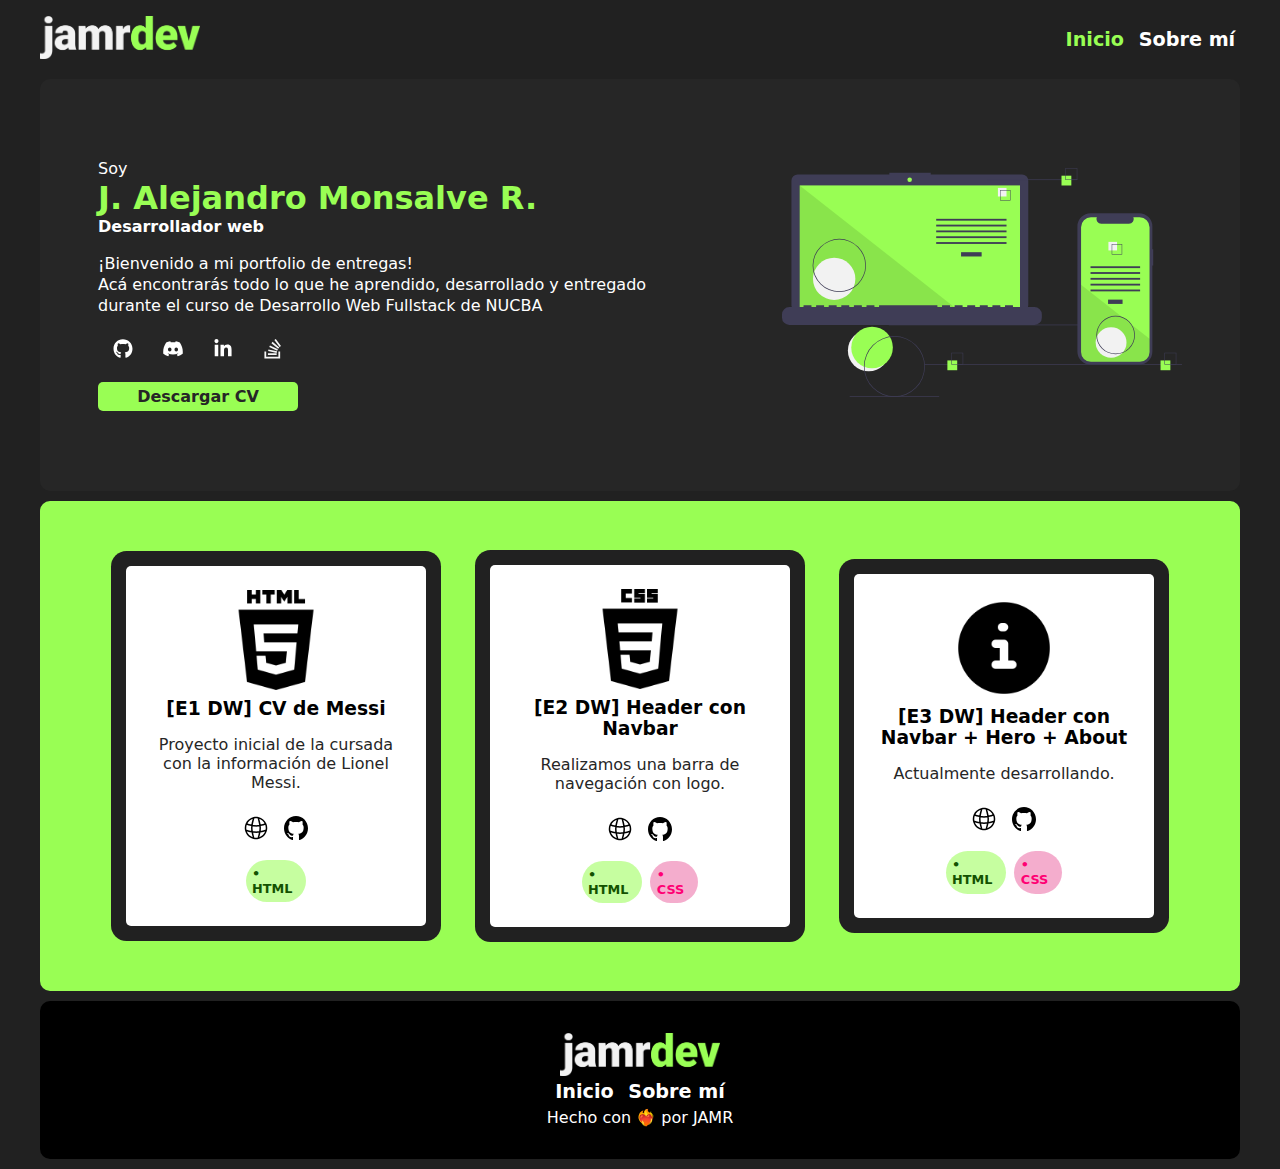
==== index.html @ c99b6d96 "initial" ====
<!DOCTYPE html>
<html lang="en">
  <head>
    <meta charset="UTF-8" />
    <meta name="viewport" content="width=device-width, initial-scale=1.0" />
    <link rel="stylesheet" href="style.css" />
    <link rel="shortcut icon" href="/assets/img/faviconLogo.png" type="image/x-icon">
    <title>JAMR [E3 DW]</title>
  </head>
  <body>
    <header class="container">
      <a href="index.html">
        <img src="/assets/img/LOGO-jamrdev_white.png" alt="" class="logo" />
      </a>
      <nav class="navbar">
        <a href="/index.html" class="linkMenu linkMenu_Active">Inicio</a>
        <a href="/404.html" class="linkMenu">Sobre mí</a>
      </nav>
    </header>
    <main>
      <div class="hero container">
        <div class="heroText">
          <p>Soy</p>
          <h1 class="heroName">J. Alejandro Monsalve R.</h1>
          <p class="webDeveloper">Desarrollador web</p>
          <p>¡Bienvenido a mi portfolio de entregas!</p>
          <p>
            Acá encontrarás todo lo que he aprendido, desarrollado y entregado
            durante el curso de Desarrollo Web Fullstack de NUCBA
          </p>
          <div class="icons">
            <div class="card">
              <a href="https://github.com/JAMRdev" class="github">
                <svg
                  viewBox="0 0 496 512"
                  height="1em"
                  fill="#fff"
                  xmlns="http://www.w3.org/2000/svg"
                >
                  <path
                    d="M165.9 397.4c0 2-2.3 3.6-5.2 3.6-3.3.3-5.6-1.3-5.6-3.6 0-2 2.3-3.6 5.2-3.6 3-.3 5.6 1.3 5.6 3.6zm-31.1-4.5c-.7 2 1.3 4.3 4.3 4.9 2.6 1 5.6 0 6.2-2s-1.3-4.3-4.3-5.2c-2.6-.7-5.5.3-6.2 2.3zm44.2-1.7c-2.9.7-4.9 2.6-4.6 4.9.3 2 2.9 3.3 5.9 2.6 2.9-.7 4.9-2.6 4.6-4.6-.3-1.9-3-3.2-5.9-2.9zM244.8 8C106.1 8 0 113.3 0 252c0 110.9 69.8 205.8 169.5 239.2 12.8 2.3 17.3-5.6 17.3-12.1 0-6.2-.3-40.4-.3-61.4 0 0-70 15-84.7-29.8 0 0-11.4-29.1-27.8-36.6 0 0-22.9-15.7 1.6-15.4 0 0 24.9 2 38.6 25.8 21.9 38.6 58.6 27.5 72.9 20.9 2.3-16 8.8-27.1 16-33.7-55.9-6.2-112.3-14.3-112.3-110.5 0-27.5 7.6-41.3 23.6-58.9-2.6-6.5-11.1-33.3 2.6-67.9 20.9-6.5 69 27 69 27 20-5.6 41.5-8.5 62.8-8.5s42.8 2.9 62.8 8.5c0 0 48.1-33.6 69-27 13.7 34.7 5.2 61.4 2.6 67.9 16 17.7 25.8 31.5 25.8 58.9 0 96.5-58.9 104.2-114.8 110.5 9.2 7.9 17 22.9 17 46.4 0 33.7-.3 75.4-.3 83.6 0 6.5 4.6 14.4 17.3 12.1C428.2 457.8 496 362.9 496 252 496 113.3 383.5 8 244.8 8zM97.2 352.9c-1.3 1-1 3.3.7 5.2 1.6 1.6 3.9 2.3 5.2 1 1.3-1 1-3.3-.7-5.2-1.6-1.6-3.9-2.3-5.2-1zm-10.8-8.1c-.7 1.3.3 2.9 2.3 3.9 1.6 1 3.6.7 4.3-.7.7-1.3-.3-2.9-2.3-3.9-2-.6-3.6-.3-4.3.7zm32.4 35.6c-1.6 1.3-1 4.3 1.3 6.2 2.3 2.3 5.2 2.6 6.5 1 1.3-1.3.7-4.3-1.3-6.2-2.2-2.3-5.2-2.6-6.5-1zm-11.4-14.7c-1.6 1-1.6 3.6 0 5.9 1.6 2.3 4.3 3.3 5.6 2.3 1.6-1.3 1.6-3.9 0-6.2-1.4-2.3-4-3.3-5.6-2z"
                  ></path>
                </svg>
              </a>
              <a
                href="https://discord.gg/user/JAMR#6832"
                class="discord"
                target="_blank"
              >
                <svg
                  style="color: white"
                  xmlns="http://www.w3.org/2000/svg"
                  width="16"
                  height="16"
                  fill="currentColor"
                  class="bi bi-discord"
                  viewBox="0 0 16 16"
                >
                  <path
                    d="M13.545 2.907a13.227 13.227 0 0 0-3.257-1.011.05.05 0 0 0-.052.025c-.141.25-.297.577-.406.833a12.19 12.19 0 0 0-3.658 0 8.258 8.258 0 0 0-.412-.833.051.051 0 0 0-.052-.025c-1.125.194-2.22.534-3.257 1.011a.041.041 0 0 0-.021.018C.356 6.024-.213 9.047.066 12.032c.001.014.01.028.021.037a13.276 13.276 0 0 0 3.995 2.02.05.05 0 0 0 .056-.019c.308-.42.582-.863.818-1.329a.05.05 0 0 0-.01-.059.051.051 0 0 0-.018-.011 8.875 8.875 0 0 1-1.248-.595.05.05 0 0 1-.02-.066.051.051 0 0 1 .015-.019c.084-.063.168-.129.248-.195a.05.05 0 0 1 .051-.007c2.619 1.196 5.454 1.196 8.041 0a.052.052 0 0 1 .053.007c.08.066.164.132.248.195a.051.051 0 0 1-.004.085 8.254 8.254 0 0 1-1.249.594.05.05 0 0 0-.03.03.052.052 0 0 0 .003.041c.24.465.515.909.817 1.329a.05.05 0 0 0 .056.019 13.235 13.235 0 0 0 4.001-2.02.049.049 0 0 0 .021-.037c.334-3.451-.559-6.449-2.366-9.106a.034.034 0 0 0-.02-.019Zm-8.198 7.307c-.789 0-1.438-.724-1.438-1.612 0-.889.637-1.613 1.438-1.613.807 0 1.45.73 1.438 1.613 0 .888-.637 1.612-1.438 1.612Zm5.316 0c-.788 0-1.438-.724-1.438-1.612 0-.889.637-1.613 1.438-1.613.807 0 1.451.73 1.438 1.613 0 .888-.631 1.612-1.438 1.612Z"
                    fill="white"
                  ></path>
                </svg>
              </a>
              <a
                href="https://www.linkedin.com/in/jalejandromonsalve/"
                class="linkedin"
              >
                <svg
                  fill="#fff"
                  viewBox="0 0 448 512"
                  height="1em"
                  xmlns="http://www.w3.org/2000/svg"
                >
                  <path
                    d="M100.28 448H7.4V148.9h92.88zM53.79 108.1C24.09 108.1 0 83.5 0 53.8a53.79 53.79 0 0 1 107.58 0c0 29.7-24.1 54.3-53.79 54.3zM447.9 448h-92.68V302.4c0-34.7-.7-79.2-48.29-79.2-48.29 0-55.69 37.7-55.69 76.7V448h-92.78V148.9h89.08v40.8h1.3c12.4-23.5 42.69-48.3 87.88-48.3 94 0 111.28 61.9 111.28 142.3V448z"
                  ></path>
                </svg>
              </a>
              <a
                href="https://es.stackoverflow.com/users/362758/j-alejandro-monsalve"
                class="stackoverflow"
              >
                <svg
                  viewBox="0 0 16 16"
                  class="bi bi-stack-overflow"
                  fill="currentColor"
                  height="16"
                  width="16"
                  xmlns="http://www.w3.org/2000/svg"
                >
                  <path
                    d="M12.412 14.572V10.29h1.428V16H1v-5.71h1.428v4.282h9.984z"
                  ></path>
                  <path
                    d="M3.857 13.145h7.137v-1.428H3.857v1.428zM10.254 0 9.108.852l4.26 5.727 1.146-.852L10.254 0zm-3.54 3.377 5.484 4.567.913-1.097L7.627 2.28l-.914 1.097zM4.922 6.55l6.47 3.013.603-1.294-6.47-3.013-.603 1.294zm-.925 3.344 6.985 1.469.294-1.398-6.985-1.468-.294 1.397z"
                  ></path>
                </svg>
              </a>
            </div>
            <a href="/404.html" class="btn-CV">Descargar CV</a>
          </div>
        </div>
        <div class="heroImage">
          <img src="/assets/img/pwa.svg" alt="" />
        </div>
      </div>
      <section class="bordeEntregas container">
        <div class="containerEntregas">
          <div class="cardEntrega cardShadow">
            <img src="/assets/img/html5.png" alt="" />
            <div class="cardName">
              <h3>[E1 DW] CV de Messi</h3>
              <p>
                Proyecto inicial de la cursada con la información de Lionel
                Messi.
              </p>
            </div>
            <div class="iconCard">
              <div class="icons_Card"></div>
              <a href="https://nucba-e1-jamr.vercel.app/" target="_blank">
                <img src="/assets/img/enlace.svg" alt="" />
              </a>
              <a
                href="https://github.com/JAMRdev/NUCBAEntregaE1DW"
                target="_blank"
              >
                <img src="/assets/img/github.svg" alt="" />
              </a>
            </div>
            <div class="technologies">
              <p class="html">• HTML</p>
            </div>
          </div>
          <div class="cardEntrega cardShadow">
            <img src="/assets/img/css3.png" alt="" />
            <div class="cardName">
              <h3>[E2 DW] Header con Navbar</h3>
              <p>Realizamos una barra de navegación con logo.</p>
            </div>
            <div class="iconCard">
              <div class="icons_Card"></div>
              <a href="https://nucba-e2-jamr.vercel.app/" target="_blank">
                <img src="/assets/img/enlace.svg" alt="" />
              </a>
              <a
                href="https://github.com/JAMRdev/NUCBAEntregaE2DW"
                target="_blank"
              >
                <img src="/assets/img/github.svg" alt="" />
              </a>
            </div>
            <div class="technologies">
              <p class="html">• HTML</p>
              <p class="css">• CSS</p>
            </div>
          </div>
          <div class="cardEntrega cardShadow">
            <img src="/assets/img/info.png" alt="" />
            <div class="cardName">
              <h3>[E3 DW] Header con Navbar + Hero + About</h3>
              <p>Actualmente desarrollando.</p>
            </div>
            <div class="iconCard">
              <div class="icons_Card"></div>
              <a href="#" target="_blank">
                <img src="/assets/img/enlace.svg" alt="" />
              </a>
              <a href="#" target="_blank">
                <img src="/assets/img/github.svg" alt="" />
              </a>
            </div>
            <div class="technologies">
              <p class="html">• HTML</p>
              <p class="css">• CSS</p>
            </div>
          </div>
        </div>
      </section>
    </main>
    <footer class="footerNav container">
        <a href="index.html">
            <img src="/assets/img/LOGO-jamrdev_white.png" alt="" class="logo" />
          </a>
          <nav class="navbar">
            <a href="/index.html" class="linkFooter">Inicio</a>
            <a href="/404.html" class="linkFooter">Sobre mí</a>
          </nav>
          <p>Hecho con ❤️‍🔥 por JAMR</p>
    </footer>
  </body>
</html>
---- style.css ----
/* FORMAT */
:root {
  --greyPrincipal: #262626;
  --greySecundary: rgb(77, 77, 77);
  --backgroundColor: #212121;
  --principalColor: #99fe54;
  --alternativeGreen: #135200;
  --principalColorVariation1: #6e6e6e;
  --principalColorVariation2: #a0a0a0;
  --secundaryColor: rgb(255, 0, 115);
  --white: #fff;
  --black: #000;

  --principalFont: system-ui, -apple-system, BlinkMacSystemFont, "Segoe UI",
    Roboto, Oxygen, Ubuntu, Cantarell, "Open Sans", "Helvetica Neue", sans-serif;
}

* {
  margin: 0;
  padding: 0;
  font-family: var(--principalFont);
  box-sizing: border-box;
}

.container {
  max-width: 1200px;
  margin: 0 auto;
}

/* BODY SECTION */
body {
  background-color: var(--backgroundColor);
  color: var(--white);
}

/* HEADER SECTION */
header {
  display: flex;
  align-items: center;
  justify-content: space-between;
  padding: 1rem 0rem 1rem 0rem;
}

.logo {
  width: 10rem;
}

.logo:hover {
  transform: scale(1.01);
  transition: 0.3s ease-in;
}

.navbar {
  justify-content: flex-end;
  gap: 1rem;
}

.linkMenu {
  font-size: 1.2rem;
  font-weight: 700;
  color: var(--white);
  text-decoration: none;
  padding: 0.3rem;
  border-radius: 4px;
}

.linkMenu:hover {
  color: var(--principalColorVariation2);
  text-decoration: overline;
}

.linkMenu:active {
  color: var(--principalColor);
}

.linkMenu_Active {
  color: var(--principalColor);
}


.hero {
  padding: 5rem 2rem;
  background-color: var(--greyPrincipal);
  display: flex;
  align-items: center;
  justify-content: space-around;
  gap: 2rem;
  border-radius: 10px;
}

.heroName {
  font-weight: 900;
  color: var(--principalColor);
}

.hero p {
  text-wrap: pretty;
  max-inline-size: 600px;
  line-height: 1.3;
}

.webDeveloper {
  font-weight: 700;
  margin-bottom: 1rem;
}

.icons {
  display: flex;
  flex-direction: column;
  position: relative;
}

.card {
  padding-top: 0.5rem;
  padding-bottom: 0.5rem;
  display: flex;
  height: 65px;
  width: 200px;
}

.card svg {
  width: 40%;
  height: 40%;
  font-size: 24px;
  font-weight: 100;
  opacity: 1;
  transition: opacity 0.25s;
  z-index: 2;
  cursor: pointer;
}

.card .github,
.card .discord,
.card .linkedin,
.card .stackoverflow {
  position: relative;
  display: flex;
  align-items: center;
  justify-content: center;
  width: 25%;
  color: whitesmoke;
  font-size: 24px;
  text-decoration: none;
  transition: 0.25s;
  border-radius: 50px;
}

.card .github:hover {
  background-color: #242c34;
  animation: easy-in 0.2s linear;
}

.card .discord:hover {
  background-color: #5865f2;
  animation: easy-in 0.2s linear;
}

.card .linkedin:hover {
  background-color: #0a66c2;
  animation: easy-in 0.2s linear;
}

.card .stackoverflow:hover {
  background-color: #ff8000;
  animation: easy-in 0.2s linear;
}

.btn-CV {
  display: flex;
  align-items: center;
  justify-content: center;
  color: var(--greyPrincipal);
  background-color: var(--principalColor);
  font-weight: 700;
  padding: 5px;
  width: 200px;
  text-decoration: none;
  text-align: center;
  border-radius: 5px;
}

.btn-CV:hover {
  background-color: var(--white);
  scale: 1.01;
}

.heroImage img {
  width: 400px;
}

.bordeEntregas {
  border-radius: 10px;
  margin-top: 10px;
  padding: 2rem;
  background-color: var(--principalColor);
}

.containerEntregas {
  padding: 2rem;
  display: flex;
  flex-wrap: wrap;
  align-items: center;
  justify-content: center;
  gap: 4rem;
}

.cardEntrega {
  display: flex;
  flex-direction: column;
  align-items: center;
  justify-content: center;
  max-width: 300px;
  color: var(--greyPrincipal);
  padding: 1.5rem 1rem;
  background-color: var(--white);
}

.cardShadow {
  border-radius: 5px;
  box-shadow: 0px 0px 0px 15px var(--backgroundColor);
}

.cardEntrega img {
 width: 100px;
 padding-bottom: 0.5rem;
}

.cardName h3 {
  padding-bottom: 1rem;
  text-align: center;
  font-weight: 700;
  color: var(--black);
}

.cardName p {
  padding-bottom: 1rem;
  text-align: center;
}


.iconCard {
  display: flex;
  flex-direction: row;
  align-items: center;
  justify-content: space-around;
}

.iconCard img {
  margin: 0.5rem;
  width: 24px;
}

.technologies {
  display: flex;
  align-items: center;
  justify-content: center;
  gap: 0.5rem;
}

.html {
  width: 3.8rem;
  font-size: 0.8rem;
  background-color: #98fe548e;
  color: #135200;
  font-weight: 700;
  padding: 0.4rem;
  border-radius: 50px;
}

.css {
  width: 3.0rem;
  font-size: 0.8rem;
  background-color: rgba(234, 97, 159, 0.517);
  color: var(--secundaryColor);
  font-weight: 700;
  padding: 0.4rem;
  border-radius: 50px;
}

.footerNav {
  display: flex;
  flex-direction: column;
  align-items: center;
  justify-content: center;
  margin-top: 10px;
  margin-bottom: 10px;
  padding: 2rem;
  border-radius: 10px;
  background-color: var(--black);
}

.footerNav p {
  margin-top: 5px;
}

.linkFooter {
  font-size: 1.2rem;
  font-weight: 700;
  color: var(--white);
  text-decoration: none;
  padding: 0.3rem;
  border-radius: 4px;
}

.linkFooter:hover {
  color: var(--principalColorVariation2);
}

.linkFooter:active {
  color: var(--principalColor);
}

.llinkFooter_Active {
  color: var(--principalColor);
}

.error404 {
  color: var(--greyPrincipal);
  display: flex;
  flex-direction: column;
  align-items: center;
  justify-content: center;
  background-color: var(--principalColor);
  height: 50vh;
  border-radius: 10px;
}

.error404 h3 {
  font-size: 3rem;
}

.error404 p {
  font-size: 2rem;
}

@media (max-width: 1024px) {
  header {
    padding: 2rem;
  }
}

@media (max-width: 768px) {
  header {
    padding: 2rem;
  }

  .cardEntrega {
      max-width: 600px;
      padding: 1.5rem 8rem;
  }

  .cardShadow {
    box-shadow: 0px 0px 0px 10px var(--backgroundColor);
  }

}

@media (max-width: 428px) {
  .container {
    max-width: 428px;
    margin: 10px;
  }

  .heroName {
    font-size: 1.8rem;
  }

  

header {
    flex-direction: column;
    padding: 1rem;
}

  .heroImage img {
    display: none;
  }

  .cardEntrega {
    padding: 1rem 3.5rem;
}

.hero {
  text-align: center;
  padding: 1.5rem;
  gap: 0rem;
}

.icons {
  align-items: center;
  justify-content: center; 
}

.containerEntregas {
  padding: 0rem;
  gap: 2rem;
}

.cardName p {
  display: none;
}

.cardShadow {
  box-shadow: 0px 0px 0px 7px var(--backgroundColor);
}

.error404 {
  color: var(--white);
  background-color: var(--greyPrincipal);
}

.error404 h3 {
  font-size: 2rem;
}

.error404 p {
  text-align: center;
  font-size: 1rem;
}

}
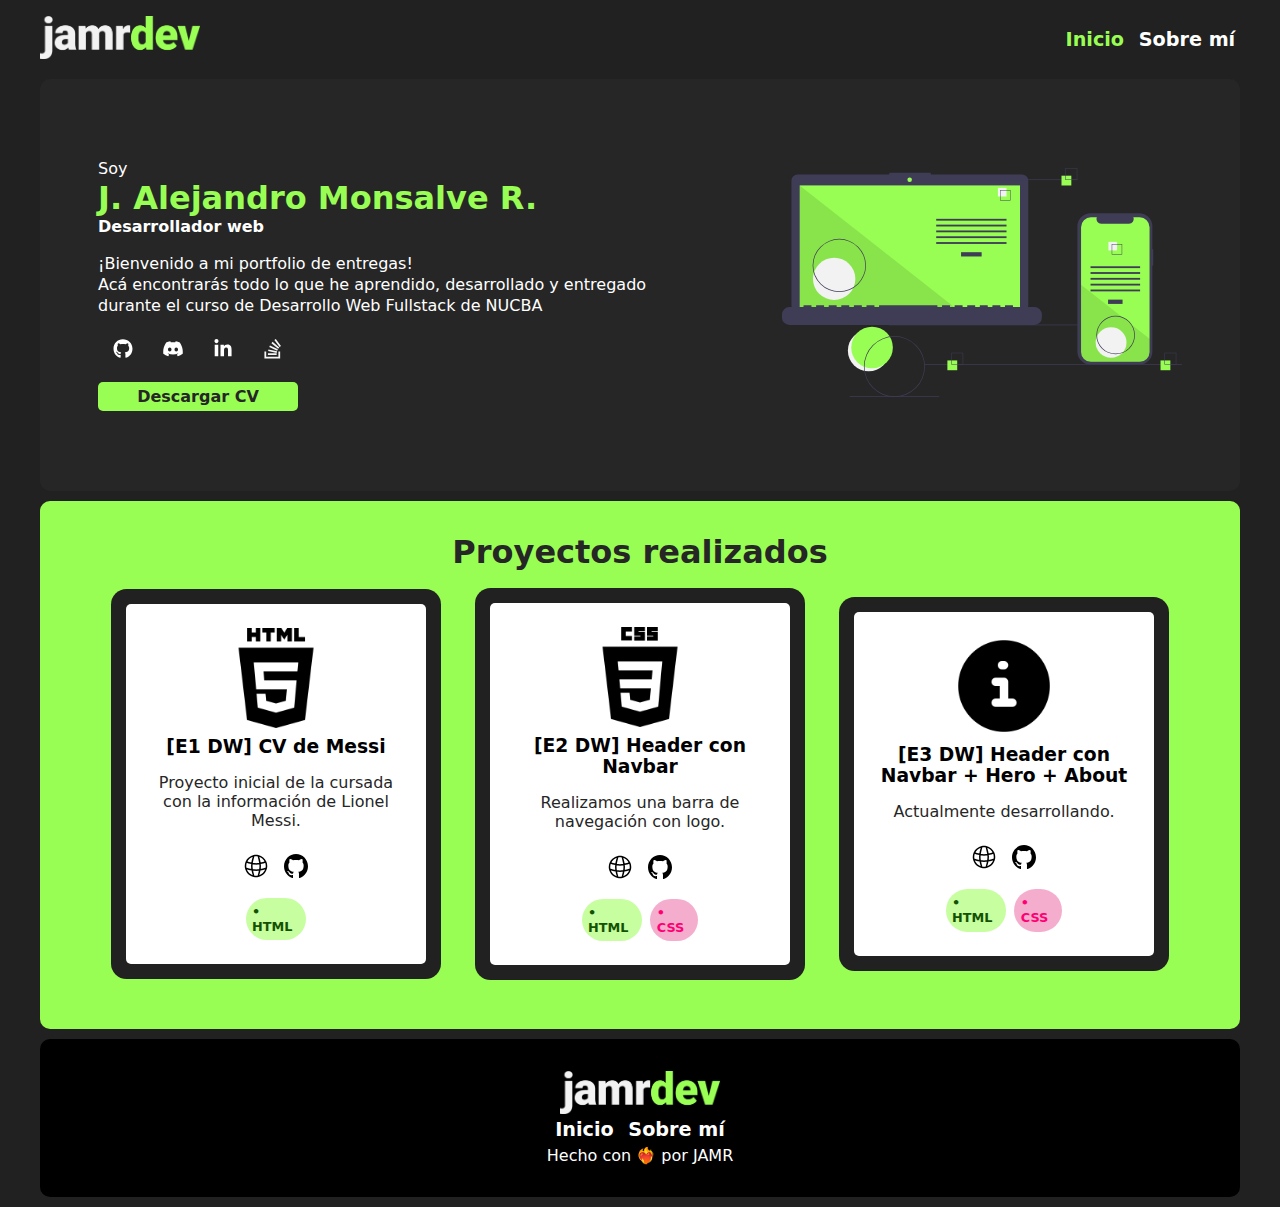
==== commit 4e4409f3: "title added" ====
--- a/index.html
+++ b/index.html
@@ -106,6 +106,12 @@
         </div>
       </div>
       <section class="bordeEntregas container">
+        <div class="tituloEntregas">
+          <h3>
+            Proyectos realizados
+          </h3>
+
+        </div>
         <div class="containerEntregas">
           <div class="cardEntrega cardShadow">
             <img src="/assets/img/html5.png" alt="" />
--- a/style.css
+++ b/style.css
@@ -195,6 +195,12 @@
   background-color: var(--principalColor);
 }
 
+.tituloEntregas h3{
+color: var(--greyPrincipal);
+  font-size: 2rem;
+  text-align: center;
+}
+
 .containerEntregas {
   padding: 2rem;
   display: flex;
@@ -362,11 +368,10 @@
   }
 
   .heroName {
-    font-size: 1.8rem;
+    font-size: 1.5rem;
   }
 
   
-
 header {
     flex-direction: column;
     padding: 1rem;
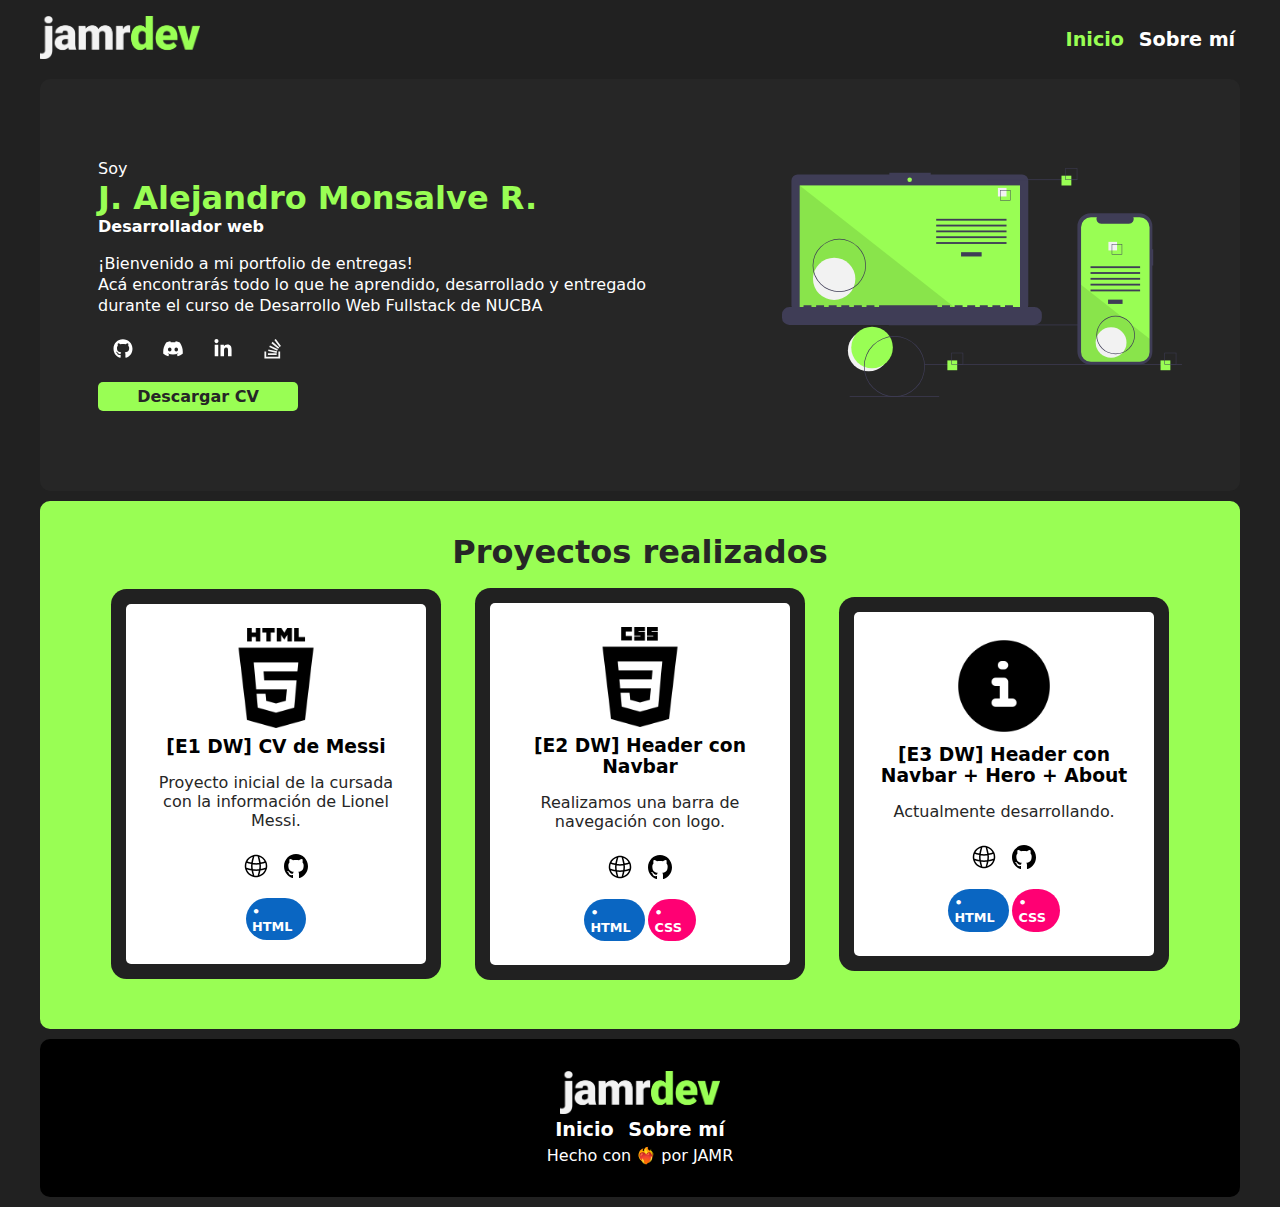
==== commit 3bd5ef41: "changes" ====
--- a/index.html
+++ b/index.html
@@ -10,7 +10,7 @@
   <body>
     <header class="container">
       <a href="index.html">
-        <img src="/assets/img/LOGO-jamrdev_white.png" alt="" class="logo" />
+        <img src="/assets/img/LOGO-jamrdev_white.png" alt="logo Jairo Alejandro Monsalve Rodriguez" class="logo" />
       </a>
       <nav class="navbar">
         <a href="/index.html" class="linkMenu linkMenu_Active">Inicio</a>
@@ -30,7 +30,7 @@
           </p>
           <div class="icons">
             <div class="card">
-              <a href="https://github.com/JAMRdev" class="github">
+              <a href="https://github.com/JAMRdev" class="github" alt="Github">
                 <svg
                   viewBox="0 0 496 512"
                   height="1em"
@@ -46,6 +46,7 @@
                 href="https://discord.gg/user/JAMR#6832"
                 class="discord"
                 target="_blank"
+                alt="Discord"
               >
                 <svg
                   style="color: white"
@@ -65,7 +66,8 @@
               <a
                 href="https://www.linkedin.com/in/jalejandromonsalve/"
                 class="linkedin"
-              >
+                alt="LinkedIn"
+                >
                 <svg
                   fill="#fff"
                   viewBox="0 0 448 512"
@@ -80,7 +82,8 @@
               <a
                 href="https://es.stackoverflow.com/users/362758/j-alejandro-monsalve"
                 class="stackoverflow"
-              >
+                alt="StackOverflow"
+                >
                 <svg
                   viewBox="0 0 16 16"
                   class="bi bi-stack-overflow"
@@ -102,7 +105,7 @@
           </div>
         </div>
         <div class="heroImage">
-          <img src="/assets/img/pwa.svg" alt="" />
+          <img src="/assets/img/pwa.svg" alt="Imagen de dos dispositivos web" />
         </div>
       </div>
       <section class="bordeEntregas container">
--- a/style.css
+++ b/style.css
@@ -260,14 +260,14 @@
   display: flex;
   align-items: center;
   justify-content: center;
-  gap: 0.5rem;
+  gap: 0.2rem;
 }
 
 .html {
   width: 3.8rem;
   font-size: 0.8rem;
-  background-color: #98fe548e;
-  color: #135200;
+  background-color: #0a66c2;
+  color: var(--white);
   font-weight: 700;
   padding: 0.4rem;
   border-radius: 50px;
@@ -276,8 +276,18 @@
 .css {
   width: 3.0rem;
   font-size: 0.8rem;
-  background-color: rgba(234, 97, 159, 0.517);
-  color: var(--secundaryColor);
+  background-color: var(--secundaryColor);
+  color: var(--white);
+  font-weight: 700;
+  padding: 0.4rem;
+  border-radius: 50px;
+}
+
+.js {
+  width: 5.4rem;
+  font-size: 0.8rem;
+  background-color: #f6df1f;
+  color: var(--black);
   font-weight: 700;
   padding: 0.4rem;
   border-radius: 50px;
@@ -381,8 +391,14 @@
     display: none;
   }
 
+  .tituloEntregas h3{
+      font-size: 1.5rem;
+      font-weight: 900;
+      padding: 0 0 2rem 0;
+    }
+
   .cardEntrega {
-    padding: 1rem 3.5rem;
+    padding: 1rem 5rem;
 }
 
 .hero {
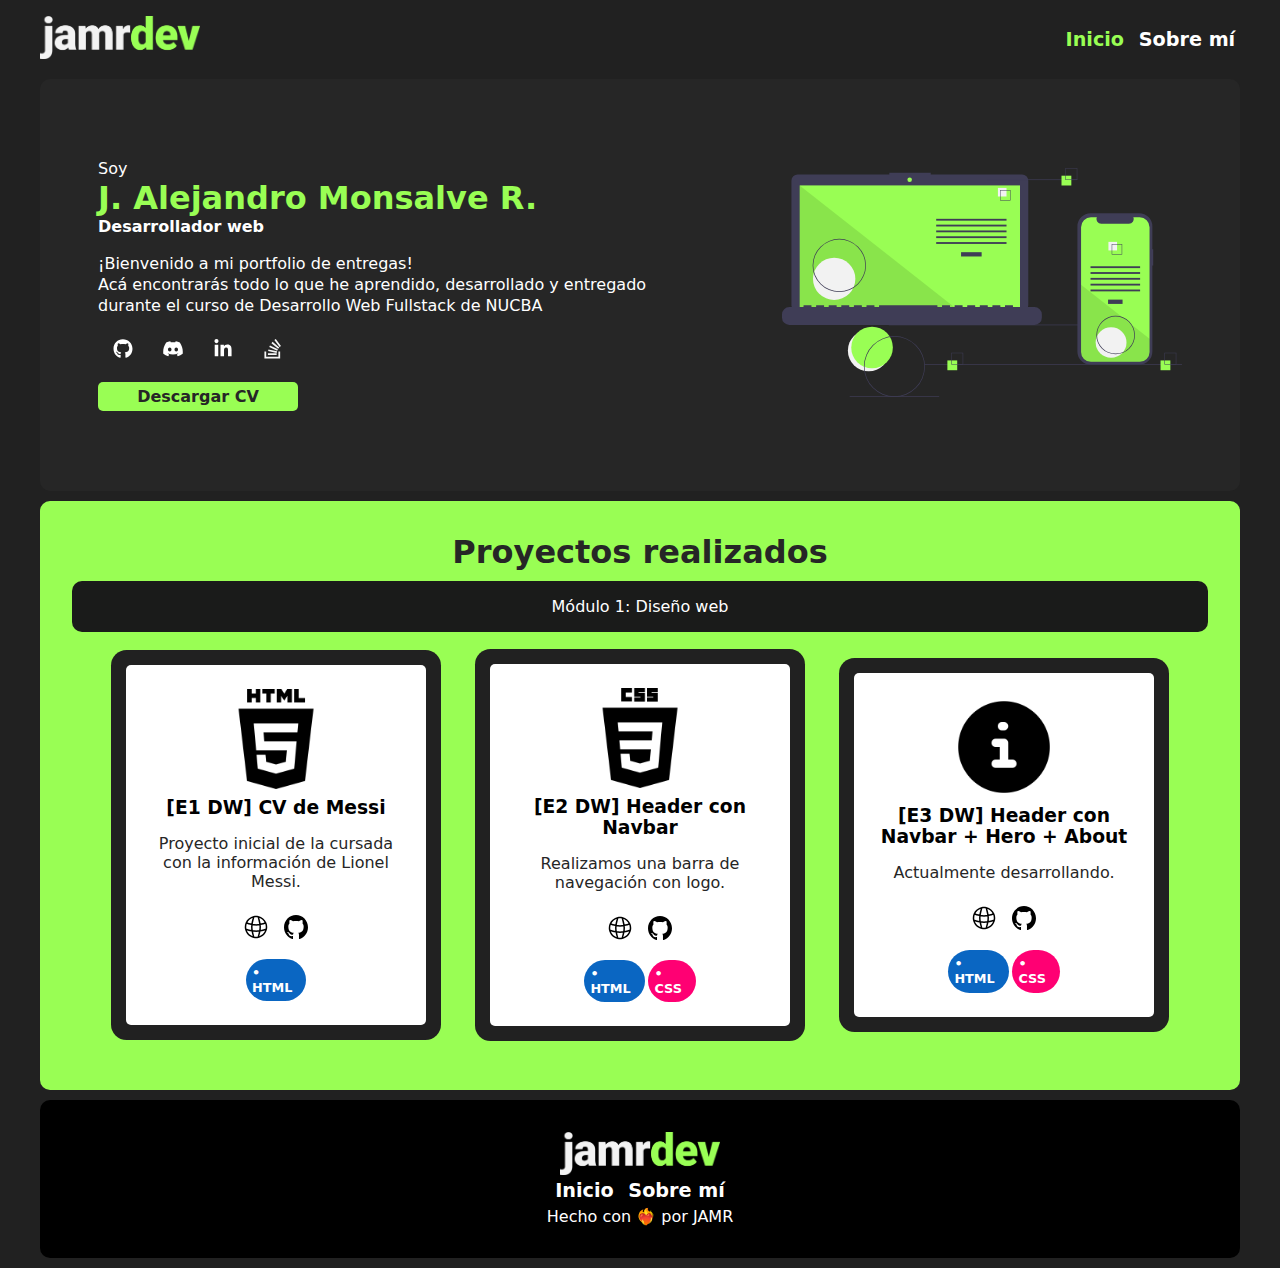
==== commit 9831655b: "changes" ====
--- a/index.html
+++ b/index.html
@@ -113,7 +113,12 @@
           <h3>
             Proyectos realizados
           </h3>
+<div class="modulo1_DW">
+  <p class="mod1">
+    Módulo 1: Diseño web
+  </p>
 
+</div>
         </div>
         <div class="containerEntregas">
           <div class="cardEntrega cardShadow">
--- a/style.css
+++ b/style.css
@@ -77,7 +77,6 @@
   color: var(--principalColor);
 }
 
-
 .hero {
   padding: 5rem 2rem;
   background-color: var(--greyPrincipal);
@@ -195,8 +194,8 @@
   background-color: var(--principalColor);
 }
 
-.tituloEntregas h3{
-color: var(--greyPrincipal);
+.tituloEntregas h3 {
+  color: var(--greyPrincipal);
   font-size: 2rem;
   text-align: center;
 }
@@ -227,8 +226,8 @@
 }
 
 .cardEntrega img {
- width: 100px;
- padding-bottom: 0.5rem;
+  width: 100px;
+  padding-bottom: 0.5rem;
 }
 
 .cardName h3 {
@@ -242,7 +241,6 @@
   padding-bottom: 1rem;
   text-align: center;
 }
-
 
 .iconCard {
   display: flex;
@@ -274,7 +272,7 @@
 }
 
 .css {
-  width: 3.0rem;
+  width: 3rem;
   font-size: 0.8rem;
   background-color: var(--secundaryColor);
   color: var(--white);
@@ -293,6 +291,15 @@
   border-radius: 50px;
 }
 
+.modulo1_DW {
+  margin-top: 10px;
+  width: 100%;
+  padding: 1rem;
+  background-color: #1a1b1a;
+  text-align: center;
+  border-radius: 10px;
+}
+
 .footerNav {
   display: flex;
   flex-direction: column;
@@ -361,14 +368,13 @@
   }
 
   .cardEntrega {
-      max-width: 600px;
-      padding: 1.5rem 8rem;
+    max-width: 600px;
+    padding: 1.5rem 8rem;
   }
 
   .cardShadow {
     box-shadow: 0px 0px 0px 10px var(--backgroundColor);
   }
-
 }
 
 @media (max-width: 428px) {
@@ -381,62 +387,68 @@
     font-size: 1.5rem;
   }
 
-  
-header {
+  header {
     flex-direction: column;
     padding: 1rem;
-}
+  }
 
   .heroImage img {
     display: none;
   }
 
-  .tituloEntregas h3{
-      font-size: 1.5rem;
-      font-weight: 900;
-      padding: 0 0 2rem 0;
-    }
+  .tituloEntregas h3 {
+    font-size: 1.5rem;
+    font-weight: 900;
+    padding: 0 0 2rem 0;
+  }
 
   .cardEntrega {
     padding: 1rem 5rem;
-}
-
-.hero {
-  text-align: center;
-  padding: 1.5rem;
-  gap: 0rem;
-}
-
-.icons {
-  align-items: center;
-  justify-content: center; 
-}
-
-.containerEntregas {
-  padding: 0rem;
-  gap: 2rem;
-}
-
-.cardName p {
-  display: none;
-}
-
-.cardShadow {
-  box-shadow: 0px 0px 0px 7px var(--backgroundColor);
-}
-
-.error404 {
-  color: var(--white);
-  background-color: var(--greyPrincipal);
-}
-
-.error404 h3 {
-  font-size: 2rem;
-}
-
-.error404 p {
-  text-align: center;
-  font-size: 1rem;
-}
-
-}+  }
+
+  .hero {
+    text-align: center;
+    padding: 1.5rem;
+    gap: 0rem;
+  }
+
+  .icons {
+    align-items: center;
+    justify-content: center;
+  }
+
+  .containerEntregas {
+    padding: 0rem;
+    gap: 2rem;
+  }
+
+  .cardName p {
+    display: none;
+  }
+
+  .cardShadow {
+    box-shadow: 0px 0px 0px 7px var(--backgroundColor);
+  }
+
+
+  .modulo1_DW {
+    margin-top: -15px;
+    margin-bottom: 20px;
+    padding: 1rem;
+  }
+
+
+  .error404 {
+    color: var(--white);
+    background-color: var(--greyPrincipal);
+  }
+
+  .error404 h3 {
+    font-size: 2rem;
+  }
+
+  .error404 p {
+    text-align: center;
+    font-size: 1rem;
+  }
+}
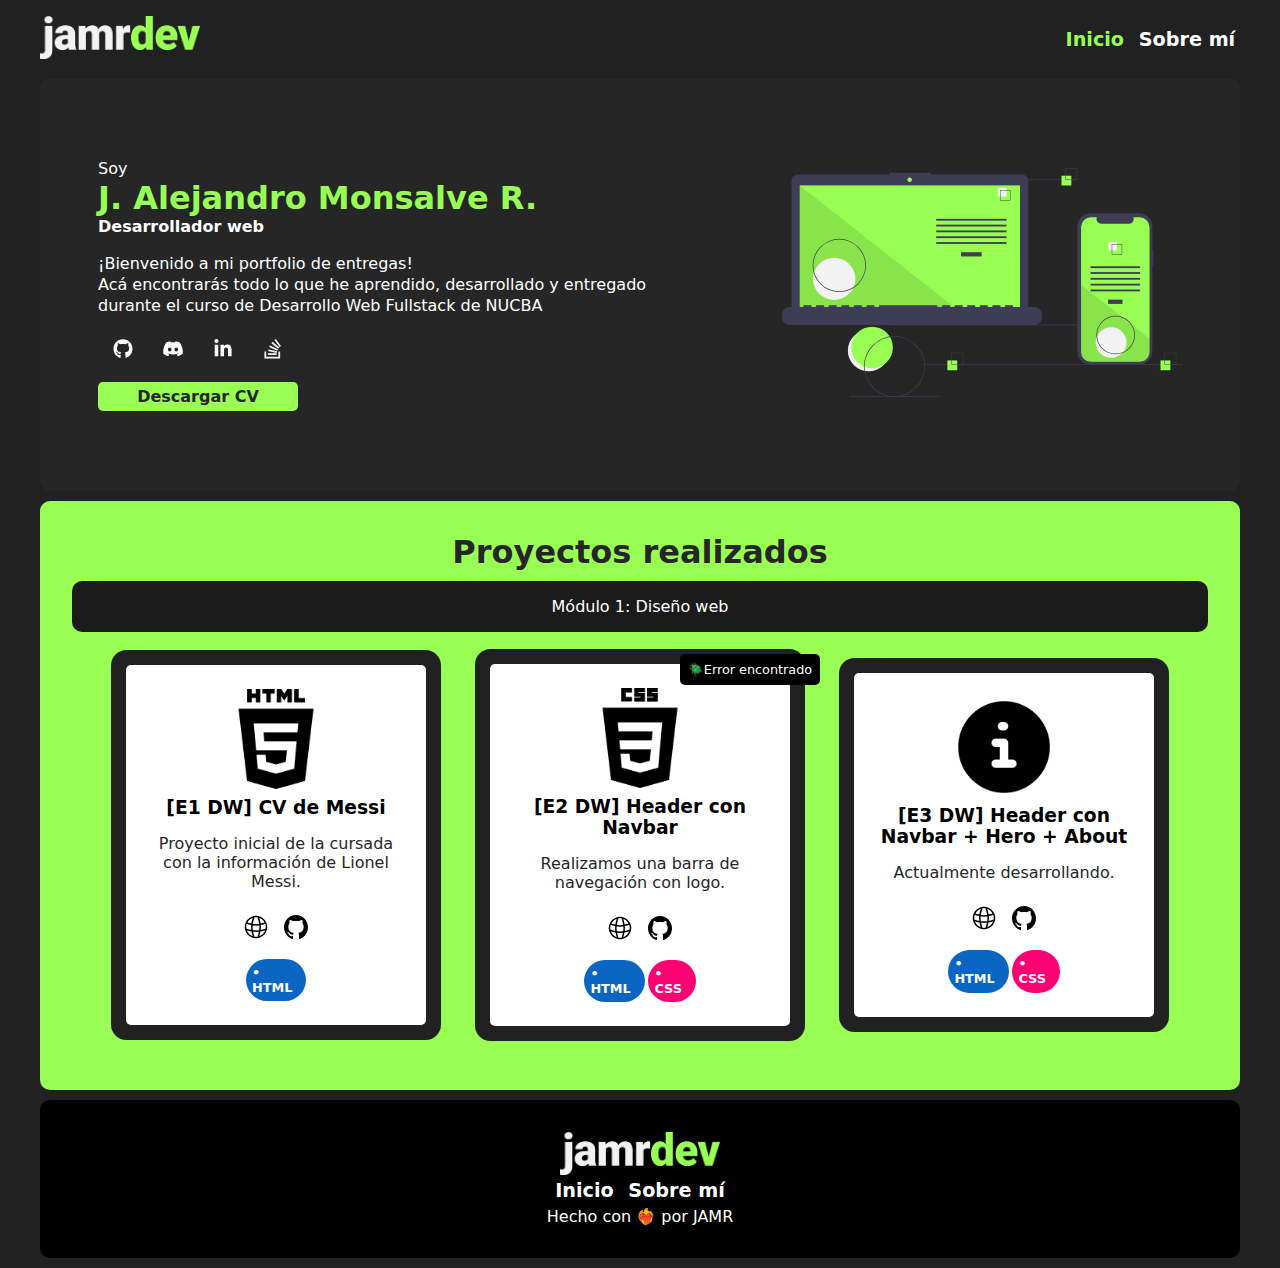
==== commit 5125cc95: "mediaq 1199px" ====
--- a/index.html
+++ b/index.html
@@ -4,13 +4,21 @@
     <meta charset="UTF-8" />
     <meta name="viewport" content="width=device-width, initial-scale=1.0" />
     <link rel="stylesheet" href="style.css" />
-    <link rel="shortcut icon" href="/assets/img/faviconLogo.png" type="image/x-icon">
+    <link
+      rel="shortcut icon"
+      href="/assets/img/faviconLogo.png"
+      type="image/x-icon"
+    />
     <title>JAMR [E3 DW]</title>
   </head>
   <body>
     <header class="container">
       <a href="index.html">
-        <img src="/assets/img/LOGO-jamrdev_white.png" alt="logo Jairo Alejandro Monsalve Rodriguez" class="logo" />
+        <img
+          src="/assets/img/LOGO-jamrdev_white.png"
+          alt="logo Jairo Alejandro Monsalve Rodriguez"
+          class="logo"
+        />
       </a>
       <nav class="navbar">
         <a href="/index.html" class="linkMenu linkMenu_Active">Inicio</a>
@@ -67,7 +75,7 @@
                 href="https://www.linkedin.com/in/jalejandromonsalve/"
                 class="linkedin"
                 alt="LinkedIn"
-                >
+              >
                 <svg
                   fill="#fff"
                   viewBox="0 0 448 512"
@@ -83,7 +91,7 @@
                 href="https://es.stackoverflow.com/users/362758/j-alejandro-monsalve"
                 class="stackoverflow"
                 alt="StackOverflow"
-                >
+              >
                 <svg
                   viewBox="0 0 16 16"
                   class="bi bi-stack-overflow"
@@ -110,15 +118,10 @@
       </div>
       <section class="bordeEntregas container">
         <div class="tituloEntregas">
-          <h3>
-            Proyectos realizados
-          </h3>
-<div class="modulo1_DW">
-  <p class="mod1">
-    Módulo 1: Diseño web
-  </p>
-
-</div>
+          <h3>Proyectos realizados</h3>
+          <div class="modulo1_DW">
+            <p class="mod1">Módulo 1: Diseño web</p>
+          </div>
         </div>
         <div class="containerEntregas">
           <div class="cardEntrega cardShadow">
@@ -146,6 +149,13 @@
               <p class="html">• HTML</p>
             </div>
           </div>
+          <div class="errorBanner">
+            <div>
+              <a href="#">
+              <p>🪲Error encontrado</p>
+            </a>
+            </div>
+          </div>
           <div class="cardEntrega cardShadow">
             <img src="/assets/img/css3.png" alt="" />
             <div class="cardName">
@@ -193,14 +203,14 @@
       </section>
     </main>
     <footer class="footerNav container">
-        <a href="index.html">
-            <img src="/assets/img/LOGO-jamrdev_white.png" alt="" class="logo" />
-          </a>
-          <nav class="navbar">
-            <a href="/index.html" class="linkFooter">Inicio</a>
-            <a href="/404.html" class="linkFooter">Sobre mí</a>
-          </nav>
-          <p>Hecho con ❤️‍🔥 por JAMR</p>
+      <a href="index.html">
+        <img src="/assets/img/LOGO-jamrdev_white.png" alt="" class="logo" />
+      </a>
+      <nav class="navbar">
+        <a href="/index.html" class="linkFooter">Inicio</a>
+        <a href="/404.html" class="linkFooter">Sobre mí</a>
+      </nav>
+      <p>Hecho con ❤️‍🔥 por JAMR</p>
     </footer>
   </body>
 </html>
--- a/style.css
+++ b/style.css
@@ -207,6 +207,7 @@
   align-items: center;
   justify-content: center;
   gap: 4rem;
+  position: relative;
 }
 
 .cardEntrega {
@@ -300,6 +301,23 @@
   border-radius: 10px;
 }
 
+.errorBanner {
+  font-size: 0.8rem;
+  border-radius: 5px;
+  padding: 0.5rem;
+  background-color: #000000;
+  position: absolute;
+  margin-bottom: 350px;
+  margin-left: 220px;
+}
+
+.errorBanner a {
+  color: var(--white);
+  text-decoration: none;
+}
+
+/* Footer */
+
 .footerNav {
   display: flex;
   flex-direction: column;
@@ -337,6 +355,7 @@
   color: var(--principalColor);
 }
 
+/* Página de error 404 */
 .error404 {
   color: var(--greyPrincipal);
   display: flex;
@@ -356,9 +375,25 @@
   font-size: 2rem;
 }
 
+/* Media Querys */
+
+@media (max-width: 1199px) {
+  header {
+    padding: 2rem;
+  }
+
+  .errorBanner {
+    display: none;
+  }
+}
+
 @media (max-width: 1024px) {
   header {
     padding: 2rem;
+  }
+
+  .errorBanner {
+    display: none;
   }
 }
 
@@ -430,13 +465,21 @@
     box-shadow: 0px 0px 0px 7px var(--backgroundColor);
   }
 
-
   .modulo1_DW {
     margin-top: -15px;
     margin-bottom: 20px;
     padding: 1rem;
   }
 
+  .errorBanner {
+    display: flex;
+    align-items: center;
+    justify-content: center;
+    font-size: 0.7rem;
+    width: 50%;
+    margin: 0 auto;
+    margin-top: 270px;
+  }
 
   .error404 {
     color: var(--white);
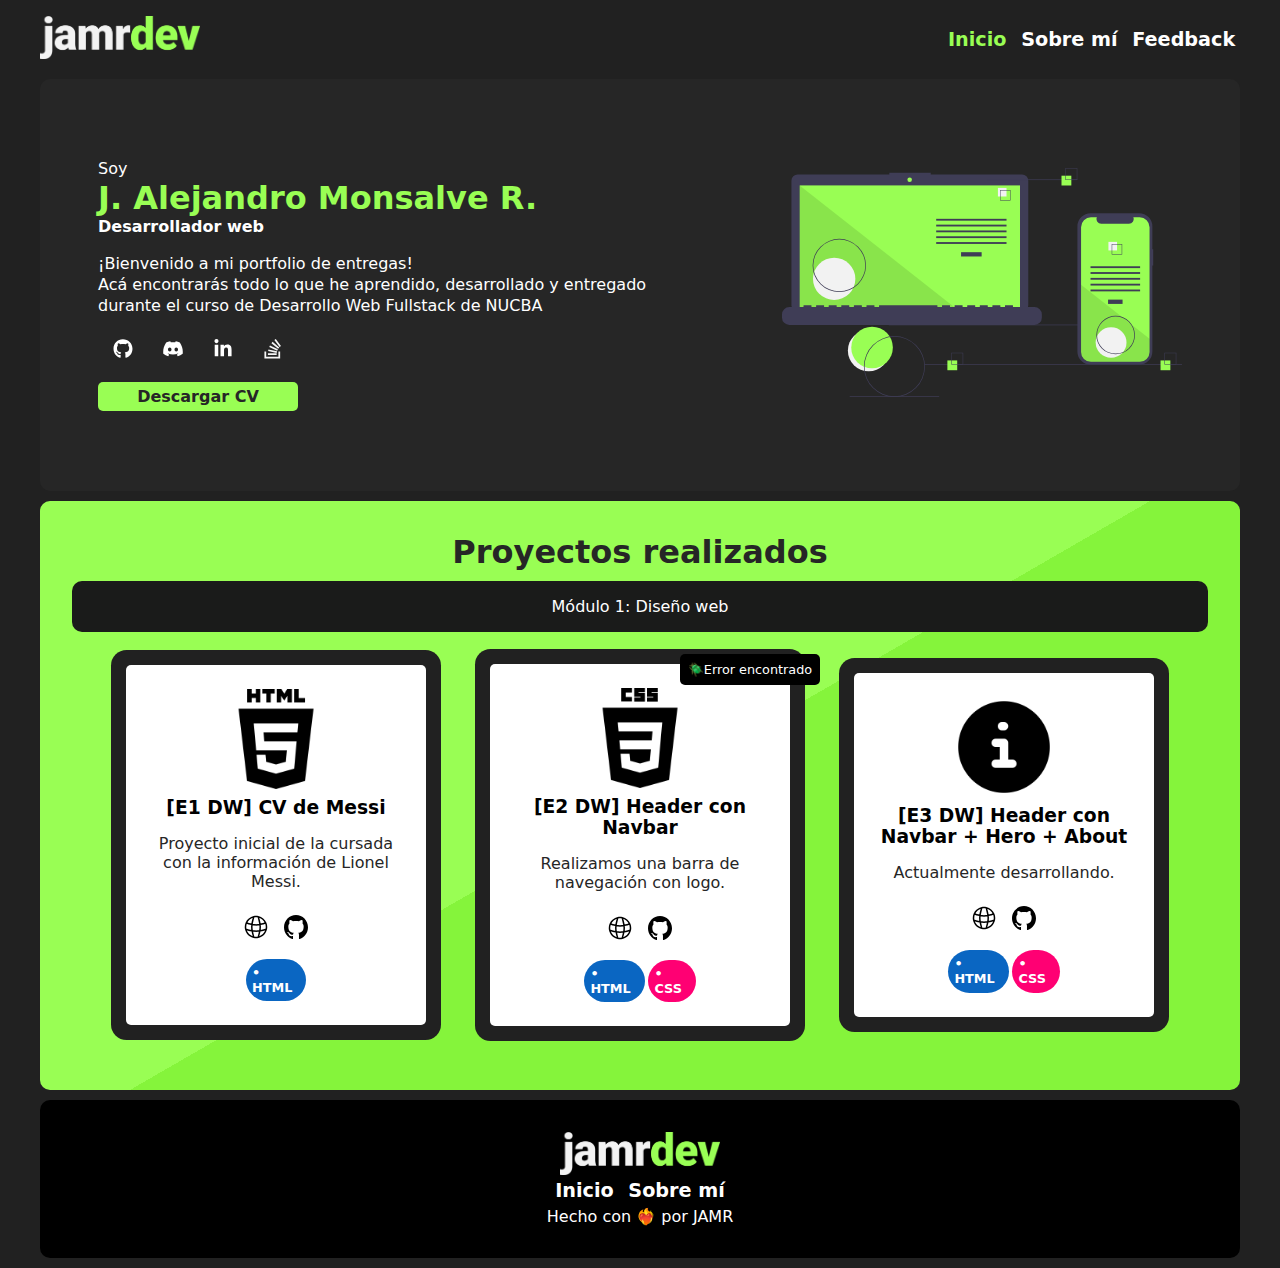
==== commit 6fe2901b: "fb added" ====
--- a/index.html
+++ b/index.html
@@ -23,6 +23,7 @@
       <nav class="navbar">
         <a href="/index.html" class="linkMenu linkMenu_Active">Inicio</a>
         <a href="/404.html" class="linkMenu">Sobre mí</a>
+        <a href="/feedback.html" class="linkMenu">Feedback</a>
       </nav>
     </header>
     <main>
@@ -152,8 +153,8 @@
           <div class="errorBanner">
             <div>
               <a href="#">
-              <p>🪲Error encontrado</p>
-            </a>
+                <p>🪲Error encontrado</p>
+              </a>
             </div>
           </div>
           <div class="cardEntrega cardShadow">
@@ -213,4 +214,4 @@
       <p>Hecho con ❤️‍🔥 por JAMR</p>
     </footer>
   </body>
-</html>
+</html>--- a/style.css
+++ b/style.css
@@ -15,12 +15,32 @@
     Roboto, Oxygen, Ubuntu, Cantarell, "Open Sans", "Helvetica Neue", sans-serif;
 }
 
+/* scrollbar */
+::-webkit-scrollbar {
+  width: 5px;
+}
+
+::-webkit-scrollbar-track {
+  background: var(--principalColorVariation1); 
+}
+ 
+::-webkit-scrollbar-thumb {
+  background: var(--principalColor); 
+}
+
+::-webkit-scrollbar-thumb:hover {
+  background: var(--secundaryColor); 
+}
+
+/* */
+
 * {
   margin: 0;
   padding: 0;
   font-family: var(--principalFont);
   box-sizing: border-box;
 }
+
 
 .container {
   max-width: 1200px;
@@ -187,17 +207,28 @@
   width: 400px;
 }
 
-.bordeEntregas {
+.bordeEntregas, .bordeFeedback {
   border-radius: 10px;
   margin-top: 10px;
   padding: 2rem;
-  background-color: var(--principalColor);
-}
-
-.tituloEntregas h3 {
+  background: rgb(89, 0, 255);
+  background: linear-gradient(330deg, #85f43b 50%, var(--principalColor) 10%);
+  /*background-color: var(--principalColor);*/
+}
+
+.tituloEntregas h3,
+.tituloFeedback h3 {
   color: var(--greyPrincipal);
   font-size: 2rem;
   text-align: center;
+}
+
+.building {
+  padding: 5rem;
+  text-align: center;
+  color: var(--black);
+  font-size: 2.5rem;
+  font-weight: 900;
 }
 
 .containerEntregas {
@@ -292,7 +323,7 @@
   border-radius: 50px;
 }
 
-.modulo1_DW {
+.modulo1_DW, .textFeedback {
   margin-top: 10px;
   width: 100%;
   padding: 1rem;
@@ -375,6 +406,21 @@
   font-size: 2rem;
 }
 
+.feedbackForm {
+  padding: 2rem;
+  display: flex;
+  flex-direction: column;
+  align-items: center;
+  justify-content: center;
+  gap: 0.4rem;
+}
+
+.feedbackForm label {
+  color: var(--greyPrincipal);
+  font-size: 1.1rem;
+  font-weight: 700;
+}
+
 /* Media Querys */
 
 @media (max-width: 1199px) {
@@ -392,6 +438,11 @@
     padding: 2rem;
   }
 
+  .cardEntrega {
+    max-width: 700px;
+    padding: 1.5rem 12rem;
+  }
+
   .errorBanner {
     display: none;
   }
@@ -412,6 +463,27 @@
   }
 }
 
+@media (max-width: 767px) {
+  .container {
+    max-width: 767px;
+    margin: 10px;
+  }
+  .heroImage img {
+    display: none;
+  }
+
+  .hero {
+    text-align: center;
+    padding: 1.5rem;
+    gap: 0rem;
+    justify-content: center;
+  }
+
+  .icons {
+    align-items: center;
+    justify-content: center;
+  }
+}
 @media (max-width: 428px) {
   .container {
     max-width: 428px;
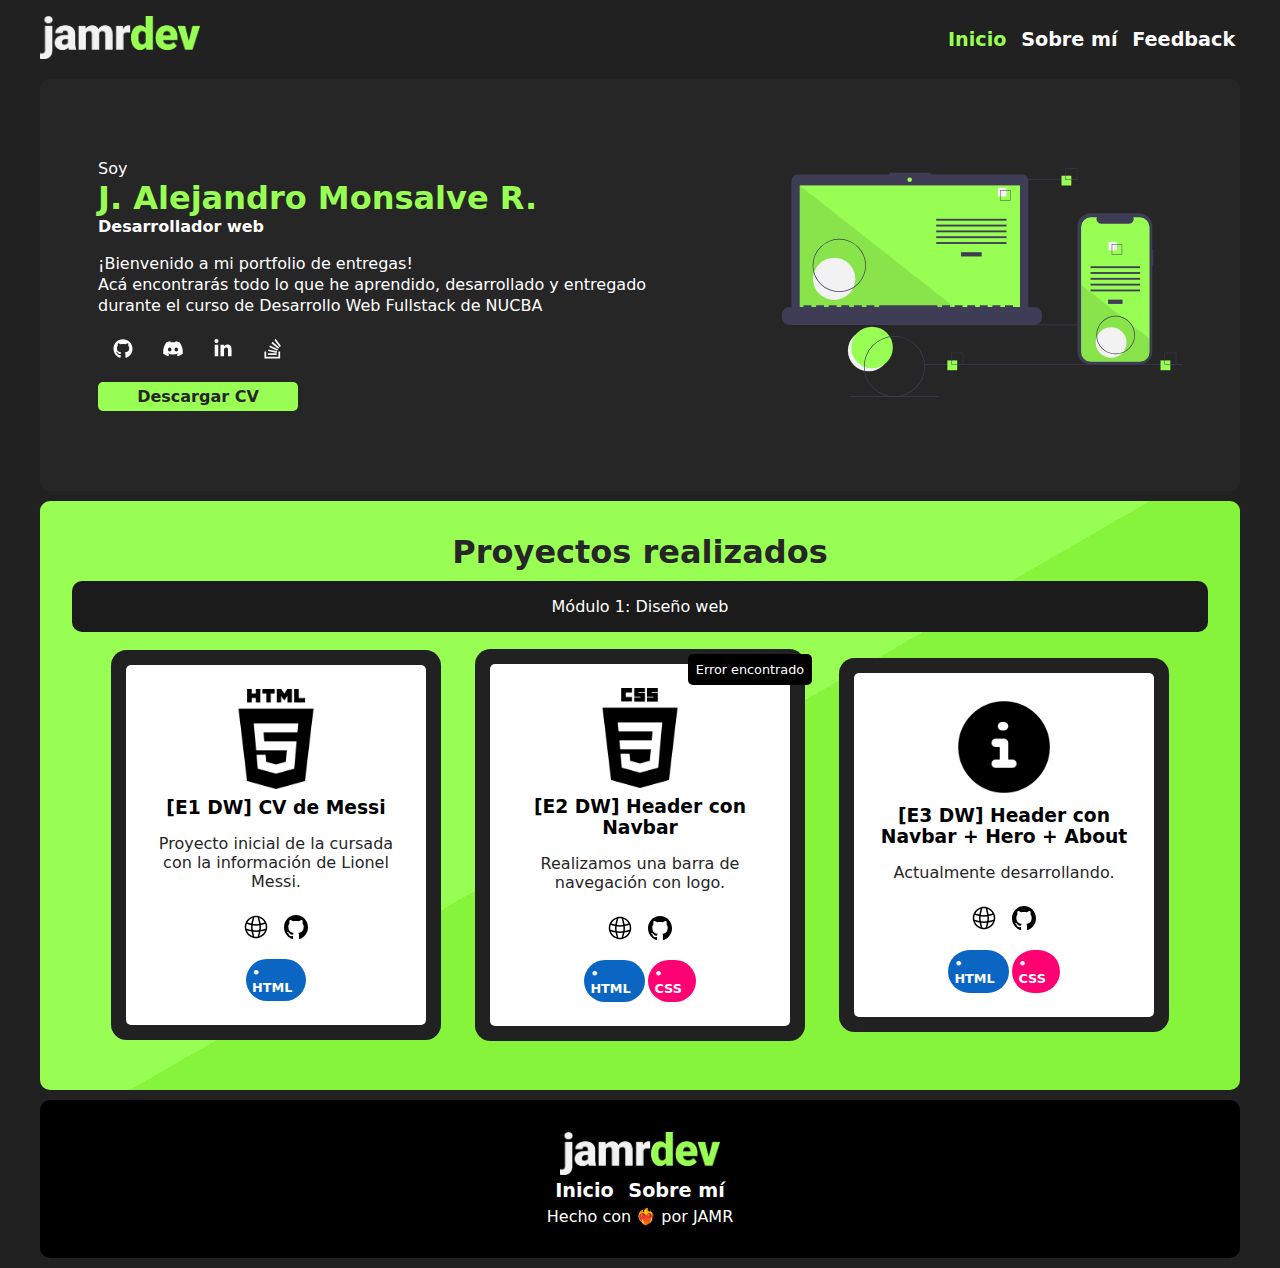
==== commit f0e96ce4: "Update index.html" ====
--- a/index.html
+++ b/index.html
@@ -9,6 +9,8 @@
       href="/assets/img/faviconLogo.png"
       type="image/x-icon"
     />
+    <meta name="description" content="Author: JAMR. Author,
+    Illustrator: Jairo Alejandro Monsalve Rodriguez, Category: Portfolio">
     <title>JAMR [E3 DW]</title>
   </head>
   <body>
@@ -152,8 +154,8 @@
           </div>
           <div class="errorBanner">
             <div>
-              <a href="#">
-                <p>🪲Error encontrado</p>
+              <a href="https://github.com/JAMRdev/NUCBAEntregaE2DW/issues/1" target="_blank">
+                <p>Error encontrado</p>
               </a>
             </div>
           </div>
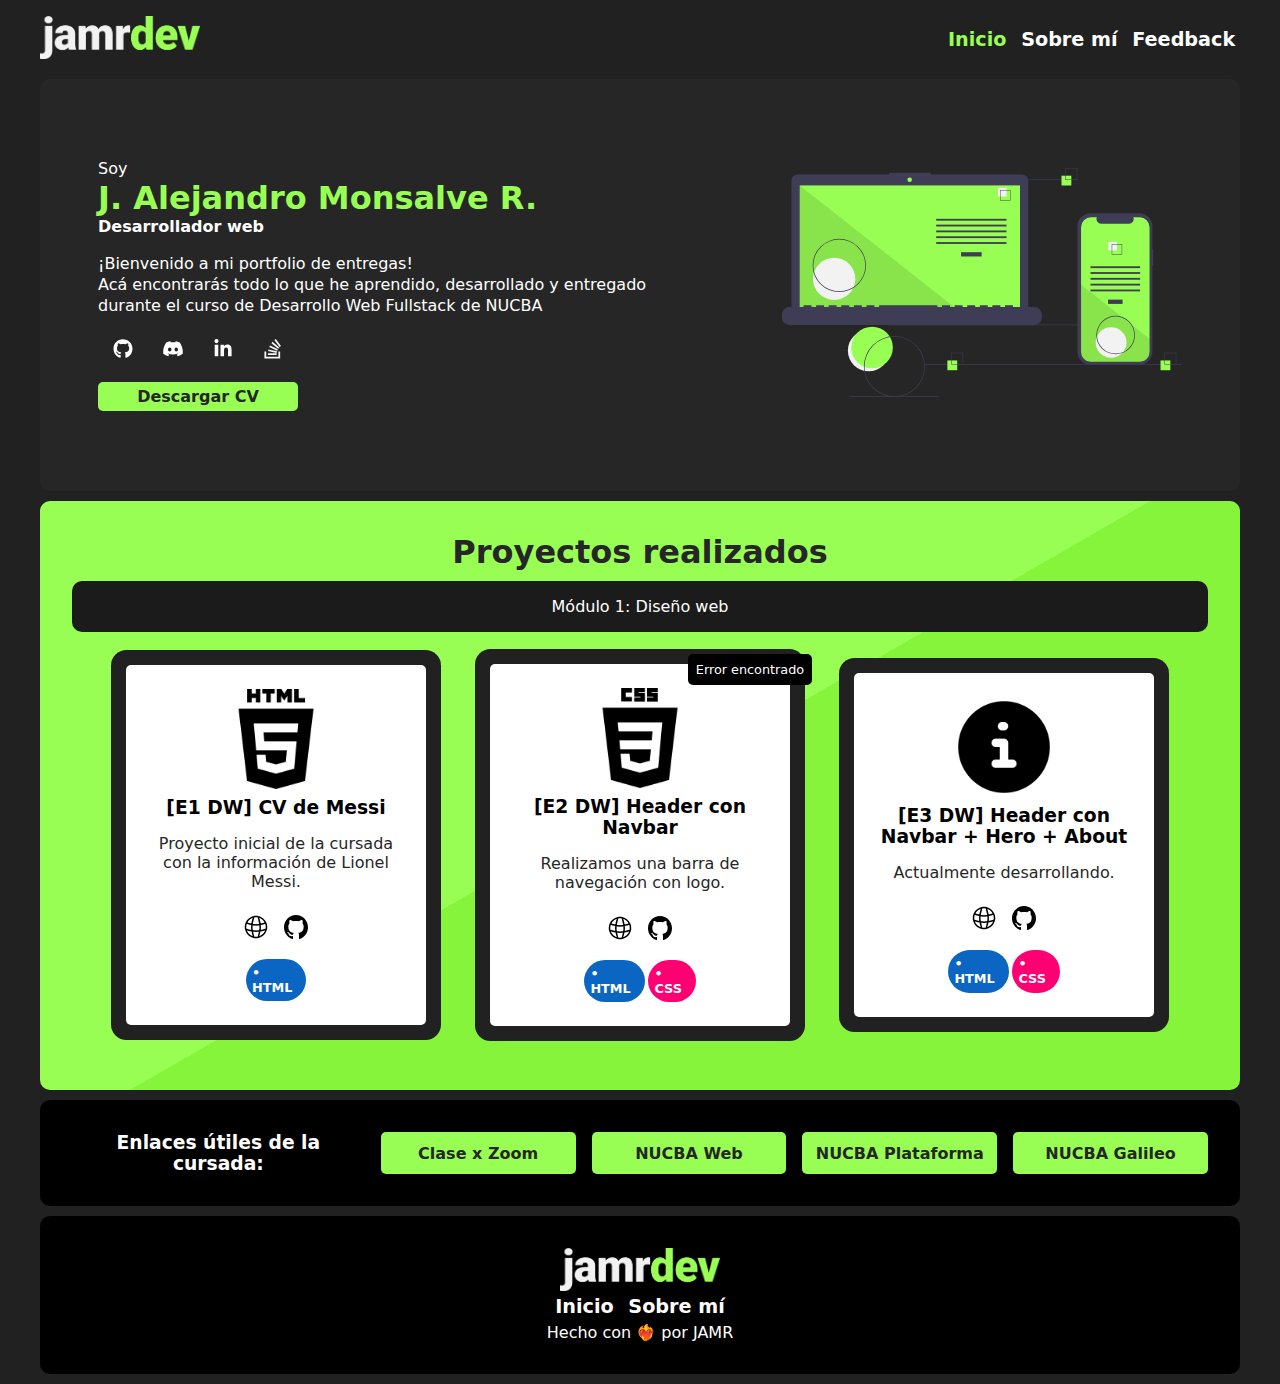
==== commit 28dda858: "enlaces utiles de la cursada" ====
--- a/index.html
+++ b/index.html
@@ -204,6 +204,15 @@
           </div>
         </div>
       </section>
+      <section class="tools container">
+        <div class="toolsDiv">
+          <h3>Enlaces útiles de la cursada:</h3>
+          <a href="https://us02web.zoom.us/j/89373200337" class="btn-CV" target="_blank">Clase x Zoom</a>
+          <a href="https://www.nucba.com.ar/" class="btn-CV" target="_blank">NUCBA Web</a>
+          <a href="https://plataforma.nucba.io/" class="btn-CV" target="_blank">NUCBA Plataforma</a>
+          <a href="https://galileo.nucba.com.ar/" class="btn-CV" target="_blank">NUCBA Galileo</a>
+        </div>
+      </section>
     </main>
     <footer class="footerNav container">
       <a href="index.html">
--- a/style.css
+++ b/style.css
@@ -347,6 +347,28 @@
   text-decoration: none;
 }
 
+.tools {
+  margin-top: 10px;
+    padding: 2rem 2rem;
+    background-color: var(--black);
+    display: flex;
+    align-items: center;
+    justify-content: center;
+    gap: 2rem;
+    border-radius: 10px;
+}
+
+.toolsDiv {
+  text-align: center;
+  display: flex;
+  gap: 1rem;
+}
+
+.toolsDiv a{
+  text-decoration: none;
+}
+
+
 /* Footer */
 
 .footerNav {
@@ -406,6 +428,8 @@
   font-size: 2rem;
 }
 
+
+/* Feedback */
 .feedbackForm {
   padding: 2rem;
   display: flex;
@@ -421,6 +445,7 @@
   font-weight: 700;
 }
 
+
 /* Media Querys */
 
 @media (max-width: 1199px) {
@@ -431,7 +456,15 @@
   .errorBanner {
     display: none;
   }
-}
+
+  .toolsDiv {
+    align-items: center;
+    flex-wrap: wrap;
+    flex-direction: column;
+  }
+}
+
+
 
 @media (max-width: 1024px) {
   header {
@@ -566,4 +599,13 @@
     text-align: center;
     font-size: 1rem;
   }
-}
+
+  .building {
+    padding: 2rem;
+    text-align: center;
+    color: var(--black);
+    font-size: 1.2rem;
+    font-weight: 700;
+  }
+}
+
